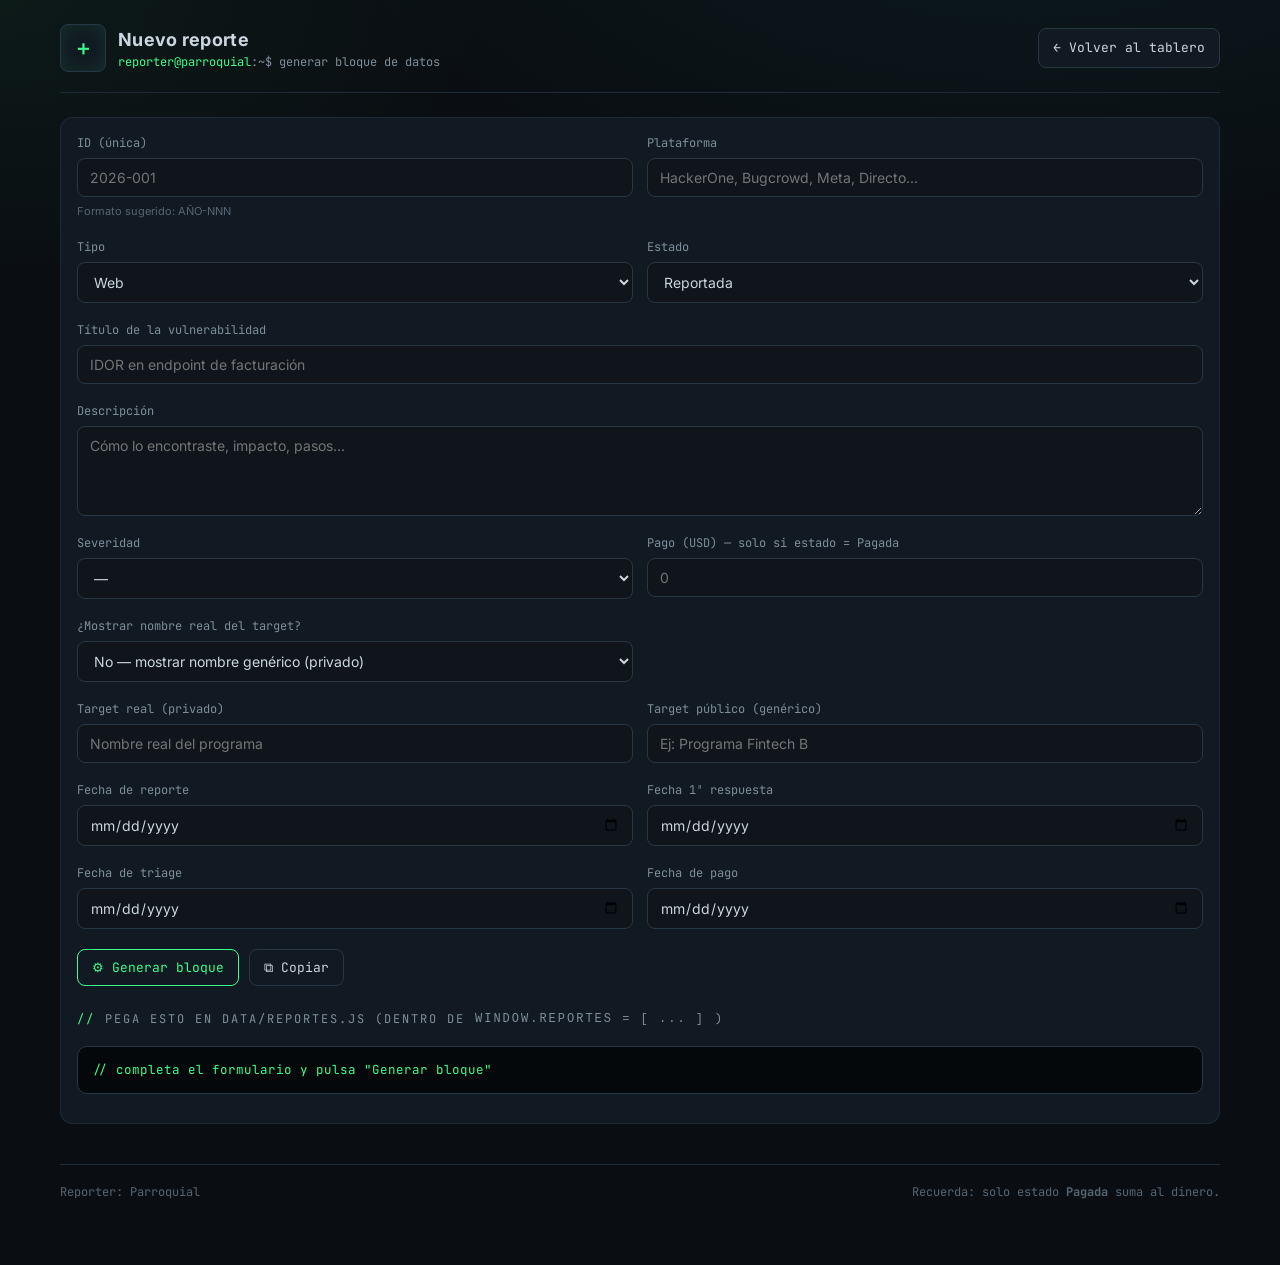
==== nuevo-reporte.html @ 24b73295 "Tablero de reportes bug bounty (sitio estatico GitHub Pages) - Dashboard con KPIs, graficas (pagos p" ====
<!DOCTYPE html>
<html lang="es">
<head>
  <meta charset="UTF-8" />
  <meta name="viewport" content="width=device-width, initial-scale=1.0" />
  <title>Nuevo reporte · Bug Bounty</title>
  <link rel="preconnect" href="https://fonts.googleapis.com" />
  <link rel="preconnect" href="https://fonts.gstatic.com" crossorigin />
  <link href="https://fonts.googleapis.com/css2?family=Inter:wght@400;500;600;700&family=JetBrains+Mono:wght@400;500;700&display=swap" rel="stylesheet" />
  <link rel="stylesheet" href="assets/css/styles.css" />
</head>
<body>
  <div class="wrap">
    <header class="site-header">
      <div class="brand">
        <div class="logo">＋</div>
        <div>
          <h1>Nuevo reporte</h1>
          <div class="sub"><span class="prompt">reporter@parroquial</span>:~$ generar bloque de datos</div>
        </div>
      </div>
      <div class="header-actions">
        <a class="btn" href="index.html">← Volver al tablero</a>
      </div>
    </header>

    <div class="card">
      <form id="form" autocomplete="off">
        <div class="form-grid">

          <div class="field">
            <label>ID (única)</label>
            <input name="id" id="autoId" placeholder="2026-001" />
            <span class="hint">Formato sugerido: AÑO-NNN</span>
          </div>
          <div class="field">
            <label>Plataforma</label>
            <input name="plataforma" list="platsList" placeholder="HackerOne, Bugcrowd, Meta, Directo..." />
            <datalist id="platsList">
              <option>HackerOne</option><option>Bugcrowd</option>
              <option>Meta</option><option>Intigriti</option>
              <option>YesWeHack</option><option>Directo</option>
            </datalist>
          </div>

          <div class="field">
            <label>Tipo</label>
            <select name="tipo">
              <option>Web</option><option>Móvil</option><option>API</option><option>Otro</option>
            </select>
          </div>
          <div class="field">
            <label>Estado</label>
            <select name="estado" id="estadoSel">
              <option>Reportada</option><option>Triada</option><option>Resuelta</option>
              <option>Duplicada</option><option>Pagada</option><option>Informativa</option>
            </select>
          </div>

          <div class="field full">
            <label>Título de la vulnerabilidad</label>
            <input name="titulo" placeholder="IDOR en endpoint de facturación" />
          </div>

          <div class="field full">
            <label>Descripción</label>
            <textarea name="descripcion" placeholder="Cómo lo encontraste, impacto, pasos..."></textarea>
          </div>

          <div class="field">
            <label>Severidad</label>
            <select name="severidad">
              <option value="">—</option>
              <option>Crítica</option><option>Alta</option><option>Media</option><option>Baja</option><option>Info</option>
            </select>
          </div>
          <div class="field">
            <label>Pago (USD) — solo si estado = Pagada</label>
            <input name="pagoUSD" type="number" min="0" step="1" placeholder="0" />
          </div>

          <div class="field">
            <label>¿Mostrar nombre real del target?</label>
            <select name="esPublico">
              <option value="false">No — mostrar nombre genérico (privado)</option>
              <option value="true">Sí — mostrar nombre real (público)</option>
            </select>
          </div>
          <div class="field"></div>

          <div class="field">
            <label>Target real (privado)</label>
            <input name="targetReal" placeholder="Nombre real del programa" />
          </div>
          <div class="field">
            <label>Target público (genérico)</label>
            <input name="targetPublico" placeholder="Ej: Programa Fintech B" />
          </div>

          <div class="field">
            <label>Fecha de reporte</label>
            <input name="fechaReporte" type="date" />
          </div>
          <div class="field">
            <label>Fecha 1ª respuesta</label>
            <input name="fechaPrimeraRespuesta" type="date" />
          </div>
          <div class="field">
            <label>Fecha de triage</label>
            <input name="fechaTriage" type="date" />
          </div>
          <div class="field">
            <label>Fecha de pago</label>
            <input name="fechaPago" type="date" />
          </div>

        </div>

        <div style="margin-top:16px; display:flex; gap:10px; flex-wrap:wrap;">
          <button type="submit" class="btn primary">⚙ Generar bloque</button>
          <button type="button" id="btnCopy" class="btn">⧉ Copiar</button>
        </div>
      </form>

      <div class="section-title" style="margin-top:24px;">Pega esto en data/reportes.js (dentro de <code>window.REPORTES = [ ... ]</code>)</div>
      <pre class="output" id="output">// completa el formulario y pulsa "Generar bloque"</pre>
    </div>

    <footer>
      <span>Reporter: Parroquial</span>
      <span>Recuerda: solo estado <b>Pagada</b> suma al dinero.</span>
    </footer>
  </div>

  <script src="assets/js/form.js"></script>
</body>
</html>
---- assets/css/styles.css ----
/* ===========================================================================
   Tablero Bug Bounty — estética dark hacker / terminal
   =========================================================================== */

:root {
  --bg:        #0a0e12;
  --bg-2:      #0f151b;
  --panel:     #111a22;
  --panel-2:   #16212b;
  --border:    #1e2b36;
  --border-2:  #263846;
  --txt:       #cbd6df;
  --txt-dim:   #7d8f9c;
  --txt-mute:  #566573;
  --neon:      #39ff8b;   /* verde neón */
  --cyan:      #26e6e6;   /* cian */
  --amber:     #ffcf4d;
  --red:       #ff5f6d;
  --violet:    #a071ff;
  --mono: "JetBrains Mono", "Fira Code", "Cascadia Code", ui-monospace, SFMono-Regular, Menlo, Consolas, monospace;
  --sans: "Inter", system-ui, -apple-system, Segoe UI, Roboto, sans-serif;
}

* { box-sizing: border-box; }

body {
  margin: 0;
  background:
    radial-gradient(1200px 600px at 80% -10%, rgba(38,230,230,.06), transparent 60%),
    radial-gradient(900px 500px at 0% 0%, rgba(57,255,139,.05), transparent 55%),
    var(--bg);
  color: var(--txt);
  font-family: var(--sans);
  line-height: 1.5;
  min-height: 100vh;
}

a { color: var(--cyan); text-decoration: none; }
a:hover { text-decoration: underline; }

.wrap { max-width: 1200px; margin: 0 auto; padding: 24px 20px 64px; }

/* ---------- Header ---------- */
.site-header {
  display: flex; flex-wrap: wrap; align-items: center; gap: 16px;
  border-bottom: 1px solid var(--border);
  padding-bottom: 20px; margin-bottom: 24px;
}
.brand { display: flex; align-items: center; gap: 12px; }
.brand .logo {
  font-family: var(--mono); font-weight: 700; font-size: 20px;
  color: var(--neon);
  border: 1px solid var(--border-2); border-radius: 8px;
  padding: 8px 12px; background: var(--panel);
  box-shadow: 0 0 18px rgba(57,255,139,.10) inset;
}
.brand h1 { font-size: 18px; margin: 0; letter-spacing: .3px; }
.brand .sub { color: var(--txt-dim); font-family: var(--mono); font-size: 12px; }
.brand .prompt { color: var(--neon); }

.header-actions { margin-left: auto; display: flex; gap: 10px; flex-wrap: wrap; }
.btn {
  font-family: var(--mono); font-size: 13px;
  color: var(--txt); background: var(--panel);
  border: 1px solid var(--border-2); border-radius: 8px;
  padding: 9px 14px; cursor: pointer; transition: .15s;
  display: inline-flex; align-items: center; gap: 8px;
}
.btn:hover { border-color: var(--neon); color: var(--neon); text-decoration: none; box-shadow: 0 0 14px rgba(57,255,139,.12); }
.btn.primary { border-color: var(--neon); color: var(--neon); }

/* ---------- KPIs ---------- */
.kpi-grid {
  display: grid; grid-template-columns: repeat(auto-fit, minmax(170px, 1fr));
  gap: 14px; margin-bottom: 26px;
}
.kpi {
  background: linear-gradient(180deg, var(--panel), var(--bg-2));
  border: 1px solid var(--border); border-radius: 12px; padding: 16px 18px;
  position: relative; overflow: hidden;
}
.kpi::before {
  content: ""; position: absolute; inset: 0 auto 0 0; width: 3px;
  background: var(--neon); opacity: .8;
}
.kpi .label { font-family: var(--mono); font-size: 11px; color: var(--txt-dim); text-transform: uppercase; letter-spacing: 1px; }
.kpi .value { font-family: var(--mono); font-size: 26px; font-weight: 700; margin-top: 6px; color: var(--txt); }
.kpi .value.money { color: var(--neon); text-shadow: 0 0 18px rgba(57,255,139,.25); }
.kpi .foot { font-size: 11px; color: var(--txt-mute); margin-top: 4px; font-family: var(--mono); }
.kpi.accent-cyan::before { background: var(--cyan); }
.kpi.accent-amber::before { background: var(--amber); }
.kpi.accent-violet::before { background: var(--violet); }

/* ---------- Section titles ---------- */
.section-title {
  font-family: var(--mono); font-size: 12px; letter-spacing: 2px;
  text-transform: uppercase; color: var(--txt-dim);
  margin: 30px 0 14px; display: flex; align-items: center; gap: 10px;
}
.section-title::before { content: "//"; color: var(--neon); }

/* ---------- Charts ---------- */
.charts {
  display: grid; grid-template-columns: 1.4fr 1fr; gap: 16px; margin-bottom: 8px;
}
.charts > * { min-width: 0; } /* evita overflow de los canvas de Chart.js */
.charts .row-2 { display: grid; grid-template-columns: 1fr 1fr; gap: 16px; }
.card {
  background: var(--panel); border: 1px solid var(--border);
  border-radius: 12px; padding: 16px; min-width: 0;
}
.card h3 {
  margin: 0 0 12px; font-size: 13px; font-family: var(--mono);
  color: var(--txt); font-weight: 600;
}
.chart-box { position: relative; height: 240px; min-width: 0; }
.chart-box.small { height: 210px; }
.chart-box canvas { max-width: 100% !important; }

/* ---------- Filters ---------- */
.filters {
  display: flex; flex-wrap: wrap; gap: 10px; align-items: center;
  background: var(--panel); border: 1px solid var(--border);
  border-radius: 12px; padding: 12px 14px; margin-bottom: 14px;
}
.filters select, .filters input {
  font-family: var(--mono); font-size: 13px; color: var(--txt);
  background: var(--bg-2); border: 1px solid var(--border-2);
  border-radius: 8px; padding: 8px 10px; outline: none;
}
.filters input { flex: 1; min-width: 180px; }
.filters select:focus, .filters input:focus { border-color: var(--cyan); }
.filters .count { margin-left: auto; font-family: var(--mono); font-size: 12px; color: var(--txt-dim); }

/* ---------- Report list ---------- */
.report {
  background: var(--panel); border: 1px solid var(--border);
  border-radius: 12px; margin-bottom: 10px; overflow: hidden;
  transition: border-color .15s;
}
.report:hover { border-color: var(--border-2); }
.report .head {
  display: grid;
  grid-template-columns: 1.6fr .8fr .6fr 1fr auto;
  gap: 12px; align-items: center; padding: 14px 16px; cursor: pointer;
}
.report .head > * { min-width: 0; }
.report .target { display: flex; flex-direction: column; gap: 3px; min-width: 0; }
.report .target .name, .report .target .vuln { overflow: hidden; text-overflow: ellipsis; }
.report .target .name { font-weight: 600; }
.report .target .vuln { font-size: 12px; color: var(--txt-dim); font-family: var(--mono); }
.report .meta-mono { font-family: var(--mono); font-size: 12px; color: var(--txt-dim); }
.report .pay { font-family: var(--mono); font-weight: 700; text-align: right; }
.report .pay.paid { color: var(--neon); }
.report .pay.pending { color: var(--txt-mute); font-weight: 500; }
.report .chev { color: var(--txt-mute); font-family: var(--mono); transition: transform .2s; }
.report.open .chev { transform: rotate(90deg); color: var(--neon); }

.badge {
  display: inline-block; font-family: var(--mono); font-size: 11px;
  padding: 3px 9px; border-radius: 999px; border: 1px solid var(--border-2);
  white-space: nowrap;
}
.badge.pill-web    { color: var(--cyan);   border-color: rgba(38,230,230,.4); }
.badge.pill-movil  { color: var(--violet); border-color: rgba(160,113,255,.4); }
.badge.pill-api    { color: var(--amber);  border-color: rgba(255,207,77,.4); }
.badge.pill-otro   { color: var(--txt-dim); }

.badge.st-pagada     { color: var(--neon);  border-color: rgba(57,255,139,.45); }
.badge.st-triada     { color: var(--cyan);  border-color: rgba(38,230,230,.35); }
.badge.st-reportada  { color: var(--amber); border-color: rgba(255,207,77,.35); }
.badge.st-resuelta   { color: var(--neon);  border-color: rgba(57,255,139,.30); }
.badge.st-duplicada  { color: var(--txt-mute); }
.badge.st-informativa{ color: var(--txt-dim); }

/* expandible */
.report .body {
  display: none; border-top: 1px dashed var(--border-2);
  padding: 16px; background: var(--bg-2);
}
.report.open .body { display: block; }
.report .desc { color: var(--txt); margin: 0 0 16px; }
.report .desc .sev { font-family: var(--mono); font-size: 12px; color: var(--txt-dim); }

/* timeline */
.timeline { display: flex; flex-wrap: wrap; gap: 0; }
.tl-step { flex: 1; min-width: 130px; position: relative; padding: 0 8px; }
.tl-step .dot {
  width: 12px; height: 12px; border-radius: 50%;
  background: var(--bg); border: 2px solid var(--border-2); margin-bottom: 8px;
}
.tl-step.done .dot { background: var(--neon); border-color: var(--neon); box-shadow: 0 0 10px rgba(57,255,139,.5); }
.tl-step .line { position: absolute; top: 5px; left: 50%; right: -50%; height: 2px; background: var(--border-2); z-index: -1; }
.tl-step:last-child .line { display: none; }
.tl-step.done .line { background: var(--neon); opacity: .5; }
.tl-step .tl-label { font-family: var(--mono); font-size: 11px; color: var(--txt-dim); text-transform: uppercase; letter-spacing: .5px; }
.tl-step .tl-date { font-family: var(--mono); font-size: 13px; color: var(--txt); margin-top: 2px; }
.tl-step .tl-date.empty { color: var(--txt-mute); }

/* ---------- Hall of fame ---------- */
.hof-grid { display: grid; grid-template-columns: repeat(auto-fit, minmax(220px, 1fr)); gap: 12px; }
.hof {
  background: var(--panel); border: 1px solid var(--border);
  border-radius: 10px; padding: 14px 16px; display: flex; align-items: center; gap: 12px;
  transition: .15s;
}
.hof:hover { border-color: var(--cyan); text-decoration: none; box-shadow: 0 0 14px rgba(38,230,230,.10); }
.hof .star { color: var(--amber); font-size: 20px; }
.hof .txt .p { color: var(--txt); font-weight: 600; }
.hof .txt .u { font-family: var(--mono); font-size: 12px; color: var(--txt-dim); }

/* ---------- Empty ---------- */
.empty { text-align: center; color: var(--txt-mute); font-family: var(--mono); padding: 40px; }

footer {
  margin-top: 40px; border-top: 1px solid var(--border); padding-top: 18px;
  font-family: var(--mono); font-size: 12px; color: var(--txt-mute);
  display: flex; justify-content: space-between; flex-wrap: wrap; gap: 8px;
}

/* ---------- Form page ---------- */
.form-grid { display: grid; grid-template-columns: 1fr 1fr; gap: 14px; }
.field { display: flex; flex-direction: column; gap: 6px; margin-bottom: 4px; }
.field.full { grid-column: 1 / -1; }
.field label { font-family: var(--mono); font-size: 12px; color: var(--txt-dim); }
.field input, .field select, .field textarea {
  font-family: var(--sans); font-size: 14px; color: var(--txt);
  background: var(--bg-2); border: 1px solid var(--border-2);
  border-radius: 8px; padding: 10px 12px; outline: none; width: 100%;
}
.field textarea { resize: vertical; min-height: 90px; font-family: var(--sans); }
.field input:focus, .field select:focus, .field textarea:focus { border-color: var(--cyan); }
.field .hint { font-size: 11px; color: var(--txt-mute); }
.output {
  margin-top: 18px; background: #05080a; border: 1px solid var(--border-2);
  border-radius: 10px; padding: 14px; font-family: var(--mono); font-size: 12.5px;
  color: var(--neon); white-space: pre; overflow-x: auto; max-height: 340px;
}

/* ---------- Responsive ---------- */
@media (max-width: 860px) {
  .charts { grid-template-columns: 1fr; }
  .report .head { grid-template-columns: 1fr auto; }
  .report .head .meta-mono.hide-sm { display: none; }
  .form-grid { grid-template-columns: 1fr; }
}
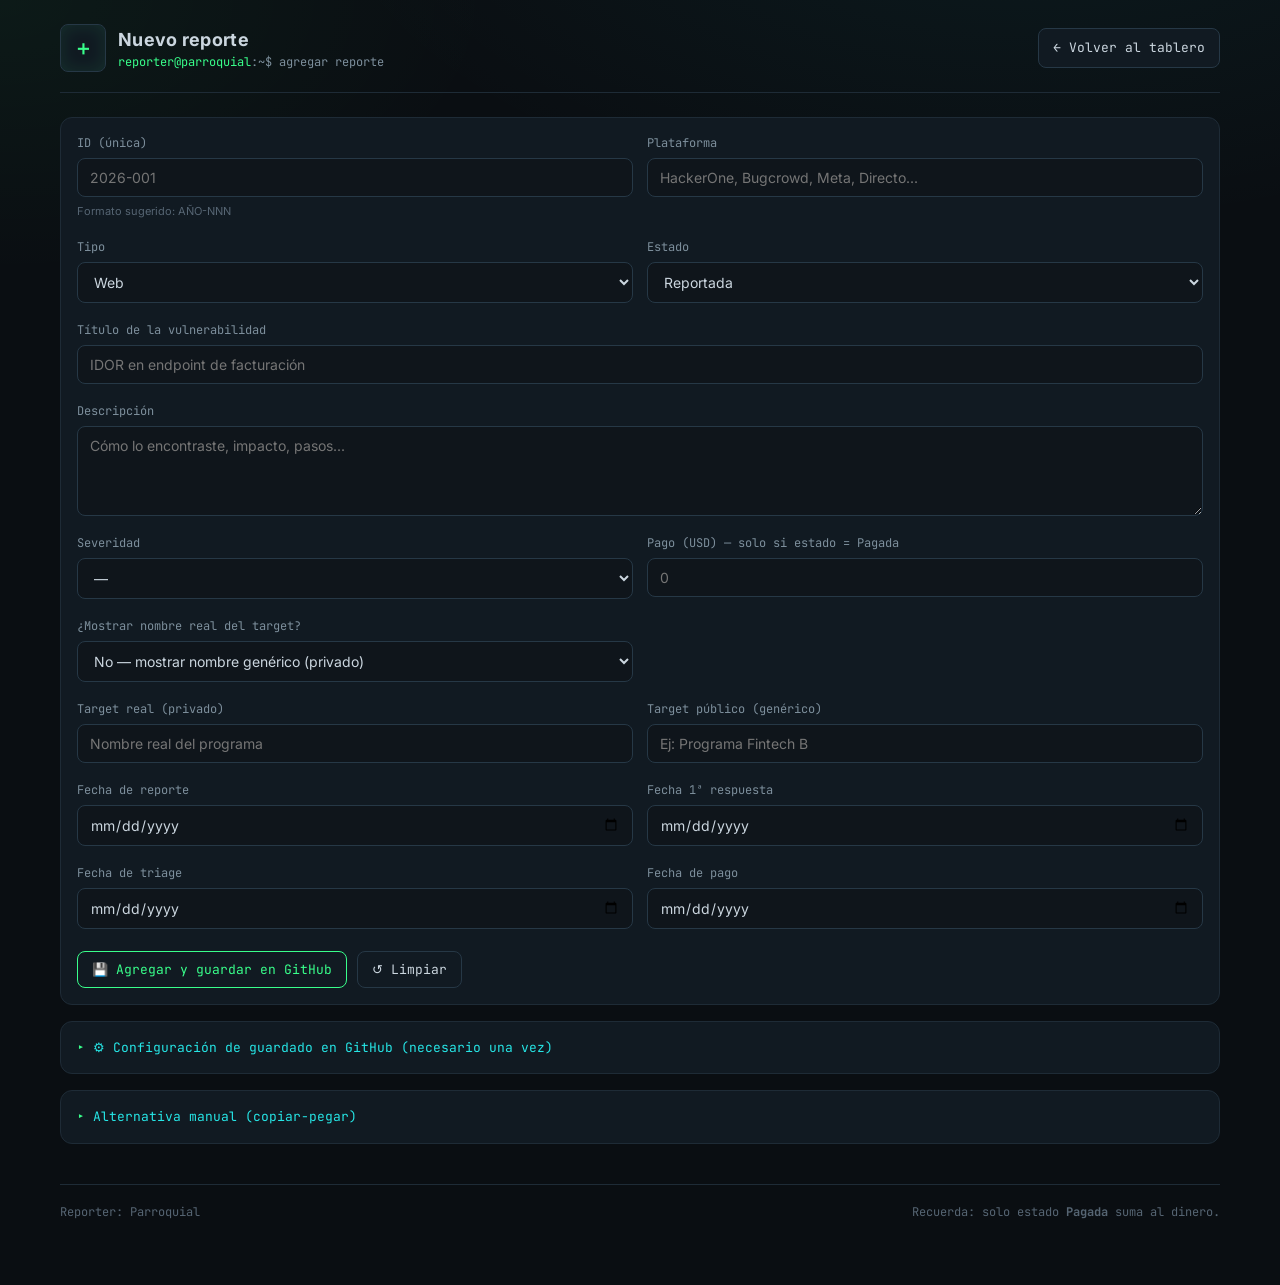
==== commit 37c73ef8: "Agregar guardado directo en GitHub desde el formulario (opcion B) - Boton "Agregar y guardar en GitH" ====
--- a/nuevo-reporte.html
+++ b/nuevo-reporte.html
@@ -16,7 +16,7 @@
         <div class="logo">＋</div>
         <div>
           <h1>Nuevo reporte</h1>
-          <div class="sub"><span class="prompt">reporter@parroquial</span>:~$ generar bloque de datos</div>
+          <div class="sub"><span class="prompt">reporter@parroquial</span>:~$ agregar reporte</div>
         </div>
       </div>
       <div class="header-actions">
@@ -116,15 +116,66 @@
 
         </div>
 
-        <div style="margin-top:16px; display:flex; gap:10px; flex-wrap:wrap;">
-          <button type="submit" class="btn primary">⚙ Generar bloque</button>
-          <button type="button" id="btnCopy" class="btn">⧉ Copiar</button>
+        <div style="margin-top:18px; display:flex; gap:10px; flex-wrap:wrap; align-items:center;">
+          <button type="submit" class="btn primary">💾 Agregar y guardar en GitHub</button>
+          <button type="button" id="btnLimpiar" class="btn">↺ Limpiar</button>
         </div>
+        <div id="status" class="save-status" hidden></div>
       </form>
+    </div>
 
-      <div class="section-title" style="margin-top:24px;">Pega esto en data/reportes.js (dentro de <code>window.REPORTES = [ ... ]</code>)</div>
-      <pre class="output" id="output">// completa el formulario y pulsa "Generar bloque"</pre>
-    </div>
+    <!-- ===== Configuración de guardado en GitHub ===== -->
+    <details class="card gh-config" id="ghConfig">
+      <summary>⚙ Configuración de guardado en GitHub (necesario una vez)</summary>
+      <p class="hint" style="margin:10px 0 14px;">
+        Para que el botón "Agregar y guardar" haga el commit solo, pega aquí un
+        <b>token fine-grained</b> de GitHub con permiso <b>Contents: Read and write</b>
+        limitado <b>solo</b> a este repo. Se guarda en <b>este navegador</b> (localStorage),
+        nunca en el código. No lo uses en un PC compartido.
+        <a href="https://github.com/settings/personal-access-tokens/new" target="_blank" rel="noopener">Crear token ↗</a>
+      </p>
+      <div class="form-grid">
+        <div class="field full">
+          <label>GitHub token (fine-grained)</label>
+          <input id="ghToken" type="password" placeholder="github_pat_..." />
+        </div>
+        <div class="field">
+          <label>Owner</label>
+          <input id="ghOwner" value="dwarlyndut" />
+        </div>
+        <div class="field">
+          <label>Repo</label>
+          <input id="ghRepo" value="bug-bounty-tracker" />
+        </div>
+        <div class="field">
+          <label>Rama</label>
+          <input id="ghBranch" value="main" />
+        </div>
+        <div class="field">
+          <label>Archivo de datos</label>
+          <input id="ghPath" value="data/reportes.js" />
+        </div>
+      </div>
+      <div style="margin-top:12px; display:flex; gap:10px; flex-wrap:wrap;">
+        <button type="button" id="btnGuardarConfig" class="btn">Guardar configuración</button>
+        <button type="button" id="btnProbar" class="btn">Probar conexión</button>
+        <button type="button" id="btnBorrarToken" class="btn">Borrar token</button>
+      </div>
+    </details>
+
+    <!-- ===== Fallback manual (copiar-pegar) ===== -->
+    <details class="card">
+      <summary>Alternativa manual (copiar-pegar)</summary>
+      <p class="hint" style="margin:10px 0;">
+        Si no quieres usar token: pulsa "Generar bloque", copia y pégalo dentro de
+        <code>window.REPORTES = [ ... ]</code> en <code>data/reportes.js</code>.
+      </p>
+      <div style="display:flex; gap:10px; flex-wrap:wrap;">
+        <button type="button" id="btnGenerar" class="btn">⚙ Generar bloque</button>
+        <button type="button" id="btnCopy" class="btn">⧉ Copiar</button>
+      </div>
+      <pre class="output" id="output">// pulsa "Generar bloque"</pre>
+    </details>
 
     <footer>
       <span>Reporter: Parroquial</span>
--- a/assets/css/styles.css
+++ b/assets/css/styles.css
@@ -237,6 +237,26 @@
   color: var(--neon); white-space: pre; overflow-x: auto; max-height: 340px;
 }
 
+/* ---------- Details / summary ---------- */
+details.card { margin-top: 16px; }
+details.card summary {
+  cursor: pointer; font-family: var(--mono); font-size: 13px; color: var(--cyan);
+  list-style: none; user-select: none;
+}
+details.card summary::-webkit-details-marker { display: none; }
+details.card summary::before { content: "▸ "; color: var(--neon); }
+details.card[open] summary::before { content: "▾ "; }
+details.card summary:hover { color: var(--neon); }
+
+/* ---------- Save status ---------- */
+.save-status {
+  margin-top: 14px; padding: 10px 14px; border-radius: 8px;
+  font-family: var(--mono); font-size: 13px;
+  border: 1px solid var(--border-2); background: var(--bg-2); color: var(--txt);
+}
+.save-status.ok  { border-color: rgba(57,255,139,.5);  color: var(--neon); }
+.save-status.err { border-color: rgba(255,95,109,.5);  color: var(--red); }
+
 /* ---------- Responsive ---------- */
 @media (max-width: 860px) {
   .charts { grid-template-columns: 1fr; }
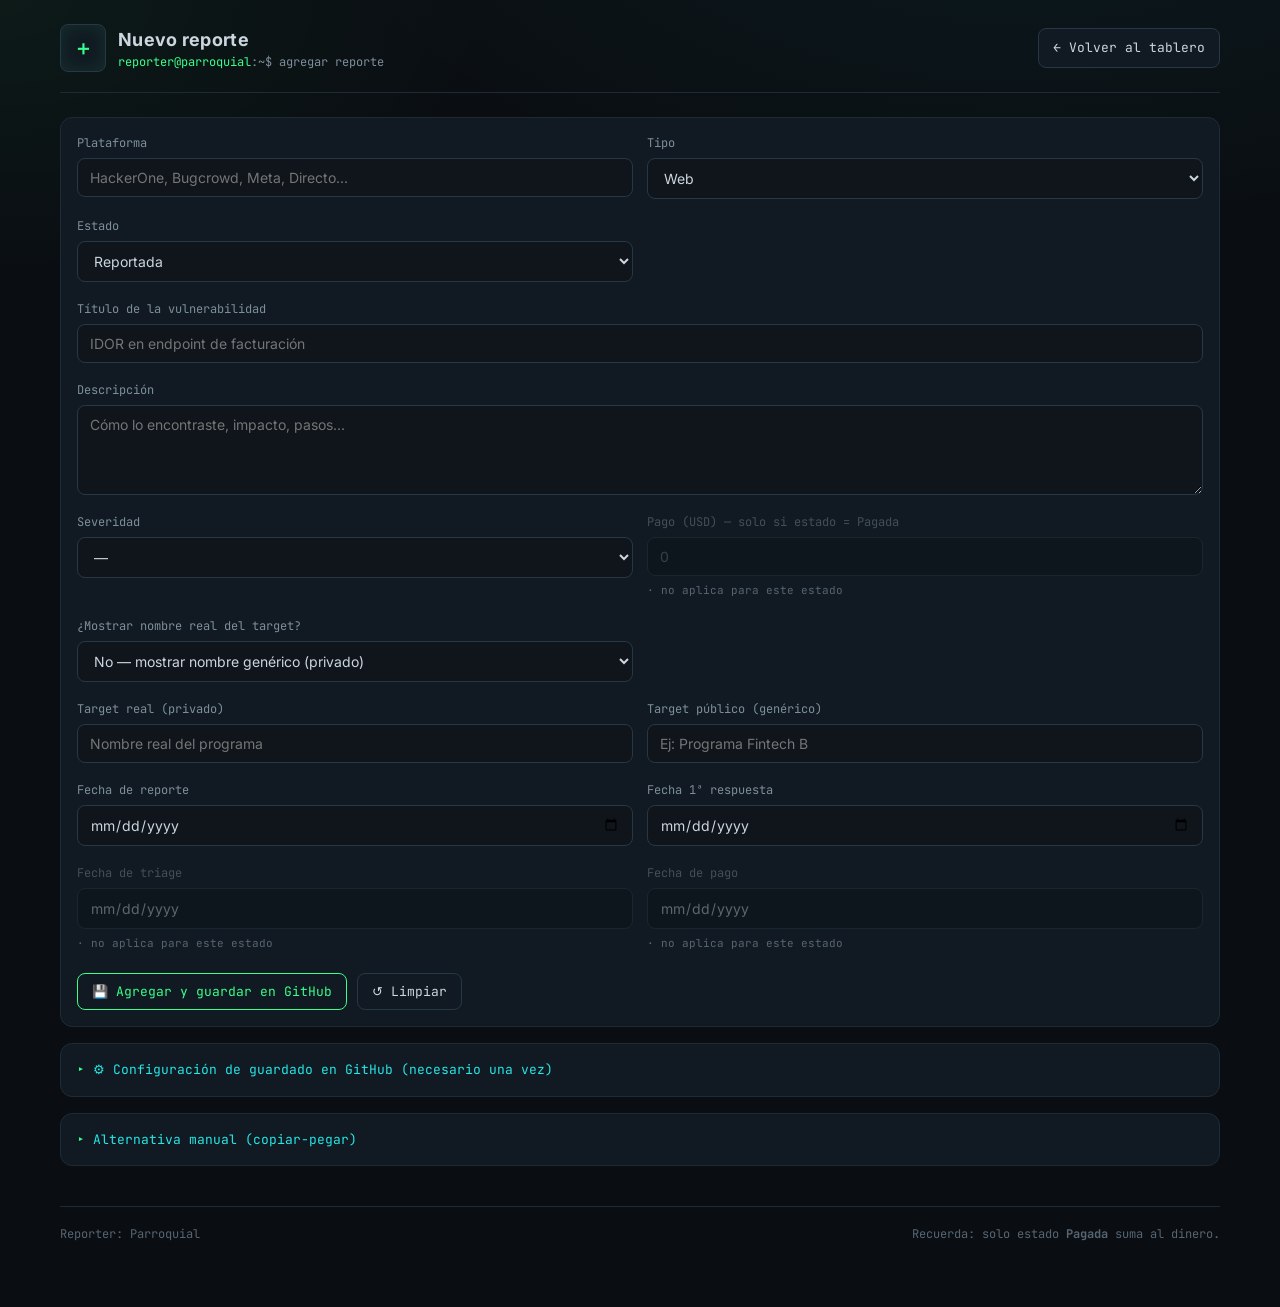
==== commit 8b7b9fad: "Autonumeracion de reportes y quitar campo ID del formulario - El ID ya no lo escribe el usuario: se " ====
--- a/nuevo-reporte.html
+++ b/nuevo-reporte.html
@@ -28,11 +28,6 @@
       <form id="form" autocomplete="off">
         <div class="form-grid">
 
-          <div class="field">
-            <label>ID (única)</label>
-            <input name="id" id="autoId" placeholder="2026-001" />
-            <span class="hint">Formato sugerido: AÑO-NNN</span>
-          </div>
           <div class="field">
             <label>Plataforma</label>
             <input name="plataforma" list="platsList" placeholder="HackerOne, Bugcrowd, Meta, Directo..." />
--- a/assets/css/styles.css
+++ b/assets/css/styles.css
@@ -196,6 +196,15 @@
 .tl-step .tl-label { font-family: var(--mono); font-size: 11px; color: var(--txt-dim); text-transform: uppercase; letter-spacing: .5px; }
 .tl-step .tl-date { font-family: var(--mono); font-size: 13px; color: var(--txt); margin-top: 2px; }
 .tl-step .tl-date.empty { color: var(--txt-mute); }
+.tl-step .tl-date.na { color: var(--txt-mute); font-style: italic; opacity: .7; }
+.tl-step.na .dot { border-style: dashed; opacity: .5; }
+
+/* campos deshabilitados en el formulario (no aplican al estado) */
+.field.na label { opacity: .45; }
+.field input:disabled, .field select:disabled {
+  opacity: .4; cursor: not-allowed; background: #0c1218;
+}
+.field .na-tag { font-size: 11px; color: var(--txt-mute); font-family: var(--mono); }
 
 /* ---------- Hall of fame ---------- */
 .hof-grid { display: grid; grid-template-columns: repeat(auto-fit, minmax(220px, 1fr)); gap: 12px; }
